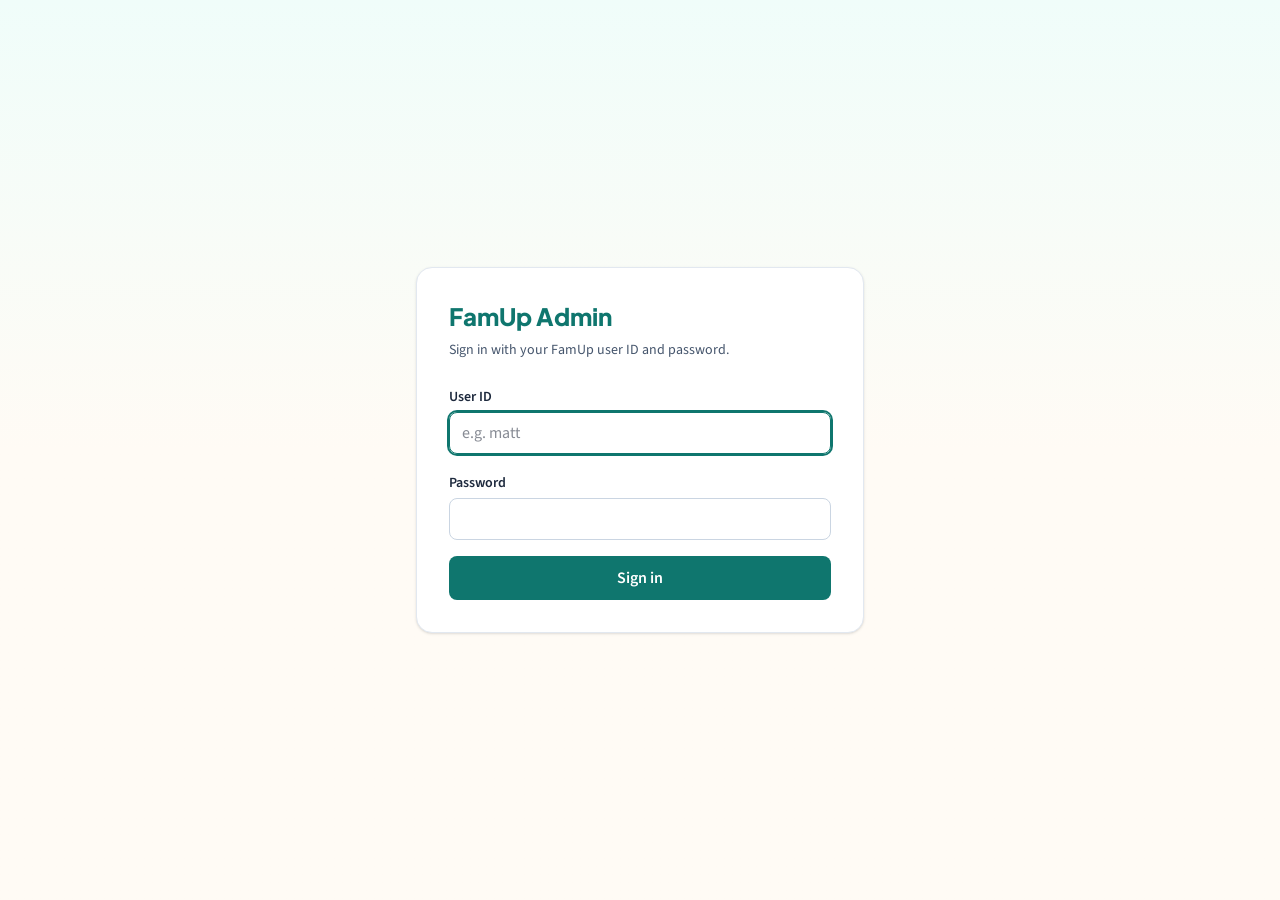
==== index.html @ 37f330a7 "Deploy FamUp admin to admin.famup.app" ====
<!doctype html>
<html lang="en">
  <head>
    <meta charset="UTF-8" />
    <meta name="viewport" content="width=device-width, initial-scale=1.0" />
    <meta name="description" content="FamUp admin console — members, redemptions, referrals." />
    <meta name="theme-color" content="#0F766E" />
    <title>FamUp Admin</title>
    <link rel="preconnect" href="https://fonts.googleapis.com" />
    <link rel="preconnect" href="https://fonts.gstatic.com" crossorigin />
    <link
      href="https://fonts.googleapis.com/css2?family=Plus+Jakarta+Sans:wght@600;700;800&family=Source+Sans+3:wght@400;500;600;700&display=swap"
      rel="stylesheet"
    />
    <script type="module" crossorigin src="/assets/index-Bh0qzDC0.js"></script>
    <link rel="stylesheet" crossorigin href="/assets/index-CaRkBdHE.css">
      <meta name="famup-admin-deploy" content="1795434169" />
  </head>
  <body>
    <div id="root"></div>
  </body>
</html>
---- assets/index-CaRkBdHE.css ----
/*! tailwindcss v4.3.2 | MIT License | https://tailwindcss.com */@layer properties{@supports (((-webkit-hyphens:none)) and (not (margin-trim:inline))) or ((-moz-orient:inline) and (not (color:rgb(from red r g b)))){*,:before,:after,::backdrop{--tw-space-y-reverse:0;--tw-border-style:solid;--tw-gradient-position:initial;--tw-gradient-from:#0000;--tw-gradient-via:#0000;--tw-gradient-to:#0000;--tw-gradient-stops:initial;--tw-gradient-via-stops:initial;--tw-gradient-from-position:0%;--tw-gradient-via-position:50%;--tw-gradient-to-position:100%;--tw-font-weight:initial;--tw-shadow:0 0 #0000;--tw-shadow-color:initial;--tw-shadow-alpha:100%;--tw-inset-shadow:0 0 #0000;--tw-inset-shadow-color:initial;--tw-inset-shadow-alpha:100%;--tw-ring-color:initial;--tw-ring-shadow:0 0 #0000;--tw-inset-ring-color:initial;--tw-inset-ring-shadow:0 0 #0000;--tw-ring-inset:initial;--tw-ring-offset-width:0px;--tw-ring-offset-color:#fff;--tw-ring-offset-shadow:0 0 #0000}}}@layer theme{:root,:host{--font-sans:"Source Sans 3", system-ui, sans-serif;--font-mono:ui-monospace, SFMono-Regular, Menlo, Monaco, Consolas, "Liberation Mono", "Courier New", monospace;--color-red-200:oklch(88.5% .062 18.334);--color-red-600:oklch(57.7% .245 27.325);--color-amber-200:oklch(92.4% .12 95.746);--color-slate-50:oklch(98.4% .003 247.858);--color-slate-100:oklch(96.8% .007 247.896);--color-slate-200:oklch(92.9% .013 255.508);--color-slate-300:oklch(86.9% .022 252.894);--color-slate-400:oklch(70.4% .04 256.788);--color-slate-500:oklch(55.4% .046 257.417);--color-slate-600:oklch(44.6% .043 257.281);--color-slate-700:oklch(37.2% .044 257.287);--color-slate-800:oklch(27.9% .041 260.031);--color-slate-900:oklch(20.8% .042 265.755);--color-white:#fff;--spacing:.25rem;--container-xs:20rem;--container-md:28rem;--container-7xl:80rem;--text-xs:.75rem;--text-xs--line-height:calc(1 / .75);--text-sm:.875rem;--text-sm--line-height:calc(1.25 / .875);--text-xl:1.25rem;--text-xl--line-height:calc(1.75 / 1.25);--text-2xl:1.5rem;--text-2xl--line-height:calc(2 / 1.5);--font-weight-medium:500;--font-weight-semibold:600;--font-weight-bold:700;--font-weight-extrabold:800;--radius-lg:.5rem;--radius-xl:.75rem;--radius-2xl:1rem;--default-font-family:var(--font-sans);--default-mono-font-family:var(--font-mono);--font-display:"Plus Jakarta Sans", "Source Sans 3", system-ui, sans-serif;--color-famup-teal:#0f766e;--color-famup-teal-dark:#115e59;--color-famup-cream:#fffbf5;--color-famup-mint:#f0fdfa;--color-famup-ink:#0f172a}}@layer base{*,:after,:before,::backdrop{box-sizing:border-box;border:0 solid;margin:0;padding:0}::file-selector-button{box-sizing:border-box;border:0 solid;margin:0;padding:0}html,:host{-webkit-text-size-adjust:100%;-moz-tab-size:4;tab-size:4;line-height:1.5;font-family:var(--default-font-family,ui-sans-serif, system-ui, sans-serif, "Apple Color Emoji", "Segoe UI Emoji", "Segoe UI Symbol", "Noto Color Emoji");font-feature-settings:var(--default-font-feature-settings,normal);font-variation-settings:var(--default-font-variation-settings,normal);-webkit-tap-highlight-color:transparent}hr{height:0;color:inherit;border-top-width:1px}abbr:where([title]){-webkit-text-decoration:underline dotted;text-decoration:underline dotted}h1,h2,h3,h4,h5,h6{font-size:inherit;font-weight:inherit}a{color:inherit;-webkit-text-decoration:inherit;text-decoration:inherit}b,strong{font-weight:bolder}code,kbd,samp,pre{font-family:var(--default-mono-font-family,ui-monospace, SFMono-Regular, Menlo, Monaco, Consolas, "Liberation Mono", "Courier New", monospace);font-feature-settings:var(--default-mono-font-feature-settings,normal);font-variation-settings:var(--default-mono-font-variation-settings,normal);font-size:1em}small{font-size:80%}sub,sup{vertical-align:baseline;font-size:75%;line-height:0;position:relative}sub{bottom:-.25em}sup{top:-.5em}table{text-indent:0;border-color:inherit;border-collapse:collapse}:-moz-focusring{outline:auto}progress{vertical-align:baseline}summary{display:list-item}ol,ul,menu{list-style:none}img,svg,video,canvas,audio,iframe,embed,object{vertical-align:middle;display:block}img,video{max-width:100%;height:auto}button,input,select,optgroup,textarea{font:inherit;font-feature-settings:inherit;font-variation-settings:inherit;letter-spacing:inherit;color:inherit;opacity:1;background-color:#0000;border-radius:0}::file-selector-button{font:inherit;font-feature-settings:inherit;font-variation-settings:inherit;letter-spacing:inherit;color:inherit;opacity:1;background-color:#0000;border-radius:0}:where(select:is([multiple],[size])) optgroup{font-weight:bolder}:where(select:is([multiple],[size])) optgroup option{padding-inline-start:20px}::file-selector-button{margin-inline-end:4px}::placeholder{opacity:1}@supports (not ((-webkit-appearance:-apple-pay-button))) or (contain-intrinsic-size:1px){::placeholder{color:currentColor}@supports (color:color-mix(in lab,red,red)){::placeholder{color:color-mix(in oklab,currentcolor 50%,transparent)}}}textarea{resize:vertical}::-webkit-search-decoration{-webkit-appearance:none}::-webkit-date-and-time-value{min-height:1lh;text-align:inherit}::-webkit-datetime-edit{display:inline-flex}::-webkit-datetime-edit-fields-wrapper{padding:0}::-webkit-datetime-edit{padding-block:0}::-webkit-datetime-edit-year-field{padding-block:0}::-webkit-datetime-edit-month-field{padding-block:0}::-webkit-datetime-edit-day-field{padding-block:0}::-webkit-datetime-edit-hour-field{padding-block:0}::-webkit-datetime-edit-minute-field{padding-block:0}::-webkit-datetime-edit-second-field{padding-block:0}::-webkit-datetime-edit-millisecond-field{padding-block:0}::-webkit-datetime-edit-meridiem-field{padding-block:0}::-webkit-calendar-picker-indicator{line-height:1}:-moz-ui-invalid{box-shadow:none}button,input:where([type=button],[type=reset],[type=submit]){-webkit-appearance:button;-moz-appearance:button;appearance:button}::file-selector-button{-webkit-appearance:button;-moz-appearance:button;appearance:button}::-webkit-inner-spin-button{height:auto}::-webkit-outer-spin-button{height:auto}[hidden]:where(:not([hidden=until-found])){display:none!important}}@layer components;@layer utilities{.mx-auto{margin-inline:auto}.mt-1{margin-top:var(--spacing)}.mt-2{margin-top:calc(var(--spacing) * 2)}.mt-3{margin-top:calc(var(--spacing) * 3)}.mt-4{margin-top:calc(var(--spacing) * 4)}.mt-6{margin-top:calc(var(--spacing) * 6)}.block{display:block}.flex{display:flex}.min-h-screen{min-height:100vh}.w-20{width:calc(var(--spacing) * 20)}.w-full{width:100%}.max-w-7xl{max-width:var(--container-7xl)}.max-w-md{max-width:var(--container-md)}.max-w-xs{max-width:var(--container-xs)}.min-w-\[100px\]{min-width:100px}.min-w-\[280px\]{min-width:280px}.min-w-full{min-width:100%}.flex-1{flex:1}.flex-col{flex-direction:column}.flex-wrap{flex-wrap:wrap}.items-center{align-items:center}.items-end{align-items:flex-end}.justify-between{justify-content:space-between}.justify-center{justify-content:center}.gap-1{gap:var(--spacing)}.gap-2{gap:calc(var(--spacing) * 2)}.gap-4{gap:calc(var(--spacing) * 4)}:where(.space-y-4>:not(:last-child)){--tw-space-y-reverse:0;margin-block-start:calc(calc(var(--spacing) * 4) * var(--tw-space-y-reverse));margin-block-end:calc(calc(var(--spacing) * 4) * calc(1 - var(--tw-space-y-reverse)))}.overflow-x-auto{overflow-x:auto}.rounded{border-radius:.25rem}.rounded-2xl{border-radius:var(--radius-2xl)}.rounded-lg{border-radius:var(--radius-lg)}.rounded-xl{border-radius:var(--radius-xl)}.border{border-style:var(--tw-border-style);border-width:1px}.border-b{border-bottom-style:var(--tw-border-style);border-bottom-width:1px}.border-amber-200{border-color:var(--color-amber-200)}.border-red-200{border-color:var(--color-red-200)}.border-slate-100{border-color:var(--color-slate-100)}.border-slate-200{border-color:var(--color-slate-200)}.border-slate-300{border-color:var(--color-slate-300)}.bg-famup-cream{background-color:var(--color-famup-cream)}.bg-famup-teal{background-color:var(--color-famup-teal)}.bg-slate-50{background-color:var(--color-slate-50)}.bg-slate-100{background-color:var(--color-slate-100)}.bg-slate-900{background-color:var(--color-slate-900)}.bg-white{background-color:var(--color-white)}.bg-gradient-to-b{--tw-gradient-position:to bottom in oklab;background-image:linear-gradient(var(--tw-gradient-stops))}.from-famup-mint{--tw-gradient-from:var(--color-famup-mint);--tw-gradient-stops:var(--tw-gradient-via-stops,var(--tw-gradient-position), var(--tw-gradient-from) var(--tw-gradient-from-position), var(--tw-gradient-to) var(--tw-gradient-to-position))}.via-famup-cream{--tw-gradient-via:var(--color-famup-cream);--tw-gradient-via-stops:var(--tw-gradient-position), var(--tw-gradient-from) var(--tw-gradient-from-position), var(--tw-gradient-via) var(--tw-gradient-via-position), var(--tw-gradient-to) var(--tw-gradient-to-position);--tw-gradient-stops:var(--tw-gradient-via-stops)}.to-famup-cream{--tw-gradient-to:var(--color-famup-cream);--tw-gradient-stops:var(--tw-gradient-via-stops,var(--tw-gradient-position), var(--tw-gradient-from) var(--tw-gradient-from-position), var(--tw-gradient-to) var(--tw-gradient-to-position))}.p-3{padding:calc(var(--spacing) * 3)}.p-4{padding:calc(var(--spacing) * 4)}.p-6{padding:calc(var(--spacing) * 6)}.p-8{padding:calc(var(--spacing) * 8)}.px-1{padding-inline:var(--spacing)}.px-2{padding-inline:calc(var(--spacing) * 2)}.px-3{padding-inline:calc(var(--spacing) * 3)}.px-4{padding-inline:calc(var(--spacing) * 4)}.py-1{padding-block:var(--spacing)}.py-2{padding-block:calc(var(--spacing) * 2)}.py-2\.5{padding-block:calc(var(--spacing) * 2.5)}.py-3{padding-block:calc(var(--spacing) * 3)}.py-4{padding-block:calc(var(--spacing) * 4)}.py-6{padding-block:calc(var(--spacing) * 6)}.text-center{text-align:center}.text-left{text-align:left}.align-top{vertical-align:top}.font-display{font-family:var(--font-display)}.font-mono{font-family:var(--font-mono)}.text-2xl{font-size:var(--text-2xl);line-height:var(--tw-leading,var(--text-2xl--line-height))}.text-sm{font-size:var(--text-sm);line-height:var(--tw-leading,var(--text-sm--line-height))}.text-xl{font-size:var(--text-xl);line-height:var(--tw-leading,var(--text-xl--line-height))}.text-xs{font-size:var(--text-xs);line-height:var(--tw-leading,var(--text-xs--line-height))}.font-bold{--tw-font-weight:var(--font-weight-bold);font-weight:var(--font-weight-bold)}.font-extrabold{--tw-font-weight:var(--font-weight-extrabold);font-weight:var(--font-weight-extrabold)}.font-medium{--tw-font-weight:var(--font-weight-medium);font-weight:var(--font-weight-medium)}.font-semibold{--tw-font-weight:var(--font-weight-semibold);font-weight:var(--font-weight-semibold)}.text-famup-teal{color:var(--color-famup-teal)}.text-red-600{color:var(--color-red-600)}.text-slate-100{color:var(--color-slate-100)}.text-slate-400{color:var(--color-slate-400)}.text-slate-500{color:var(--color-slate-500)}.text-slate-600{color:var(--color-slate-600)}.text-slate-700{color:var(--color-slate-700)}.text-slate-800{color:var(--color-slate-800)}.text-slate-900{color:var(--color-slate-900)}.text-white{color:var(--color-white)}.capitalize{text-transform:capitalize}.uppercase{text-transform:uppercase}.shadow-sm{--tw-shadow:0 1px 3px 0 var(--tw-shadow-color,#0000001a), 0 1px 2px -1px var(--tw-shadow-color,#0000001a);box-shadow:var(--tw-inset-shadow),var(--tw-inset-ring-shadow),var(--tw-ring-offset-shadow),var(--tw-ring-shadow),var(--tw-shadow)}@media(hover:hover){.hover\:bg-slate-50:hover{background-color:var(--color-slate-50)}.hover\:bg-slate-100:hover{background-color:var(--color-slate-100)}}.focus\:border-famup-teal:focus{border-color:var(--color-famup-teal)}.focus\:ring-2:focus{--tw-ring-shadow:var(--tw-ring-inset,) 0 0 0 calc(2px + var(--tw-ring-offset-width)) var(--tw-ring-color,currentcolor);box-shadow:var(--tw-inset-shadow),var(--tw-inset-ring-shadow),var(--tw-ring-offset-shadow),var(--tw-ring-shadow),var(--tw-shadow)}.focus\:ring-famup-teal:focus{--tw-ring-color:var(--color-famup-teal)}.focus\:outline-none:focus{--tw-outline-style:none;outline-style:none}.disabled\:opacity-50:disabled{opacity:.5}@media(min-width:40rem){.sm\:px-6{padding-inline:calc(var(--spacing) * 6)}}}html,body,#root{min-height:100vh}body{min-height:100vh;font-family:var(--font-sans);background:var(--color-famup-cream);color:var(--color-famup-ink);margin:0;font-size:1rem;line-height:1.5}.font-display{font-family:var(--font-display)}.btn-famup{background-color:var(--color-famup-teal);color:#fff}.btn-famup:hover{background-color:var(--color-famup-teal-dark)}.link-famup{color:var(--color-famup-teal)}.link-famup:hover{color:var(--color-famup-teal-dark)}@property --tw-space-y-reverse{syntax:"*";inherits:false;initial-value:0}@property --tw-border-style{syntax:"*";inherits:false;initial-value:solid}@property --tw-gradient-position{syntax:"*";inherits:false}@property --tw-gradient-from{syntax:"<color>";inherits:false;initial-value:#0000}@property --tw-gradient-via{syntax:"<color>";inherits:false;initial-value:#0000}@property --tw-gradient-to{syntax:"<color>";inherits:false;initial-value:#0000}@property --tw-gradient-stops{syntax:"*";inherits:false}@property --tw-gradient-via-stops{syntax:"*";inherits:false}@property --tw-gradient-from-position{syntax:"<length-percentage>";inherits:false;initial-value:0%}@property --tw-gradient-via-position{syntax:"<length-percentage>";inherits:false;initial-value:50%}@property --tw-gradient-to-position{syntax:"<length-percentage>";inherits:false;initial-value:100%}@property --tw-font-weight{syntax:"*";inherits:false}@property --tw-shadow{syntax:"*";inherits:false;initial-value:0 0 #0000}@property --tw-shadow-color{syntax:"*";inherits:false}@property --tw-shadow-alpha{syntax:"<percentage>";inherits:false;initial-value:100%}@property --tw-inset-shadow{syntax:"*";inherits:false;initial-value:0 0 #0000}@property --tw-inset-shadow-color{syntax:"*";inherits:false}@property --tw-inset-shadow-alpha{syntax:"<percentage>";inherits:false;initial-value:100%}@property --tw-ring-color{syntax:"*";inherits:false}@property --tw-ring-shadow{syntax:"*";inherits:false;initial-value:0 0 #0000}@property --tw-inset-ring-color{syntax:"*";inherits:false}@property --tw-inset-ring-shadow{syntax:"*";inherits:false;initial-value:0 0 #0000}@property --tw-ring-inset{syntax:"*";inherits:false}@property --tw-ring-offset-width{syntax:"<length>";inherits:false;initial-value:0}@property --tw-ring-offset-color{syntax:"*";inherits:false;initial-value:#fff}@property --tw-ring-offset-shadow{syntax:"*";inherits:false;initial-value:0 0 #0000}
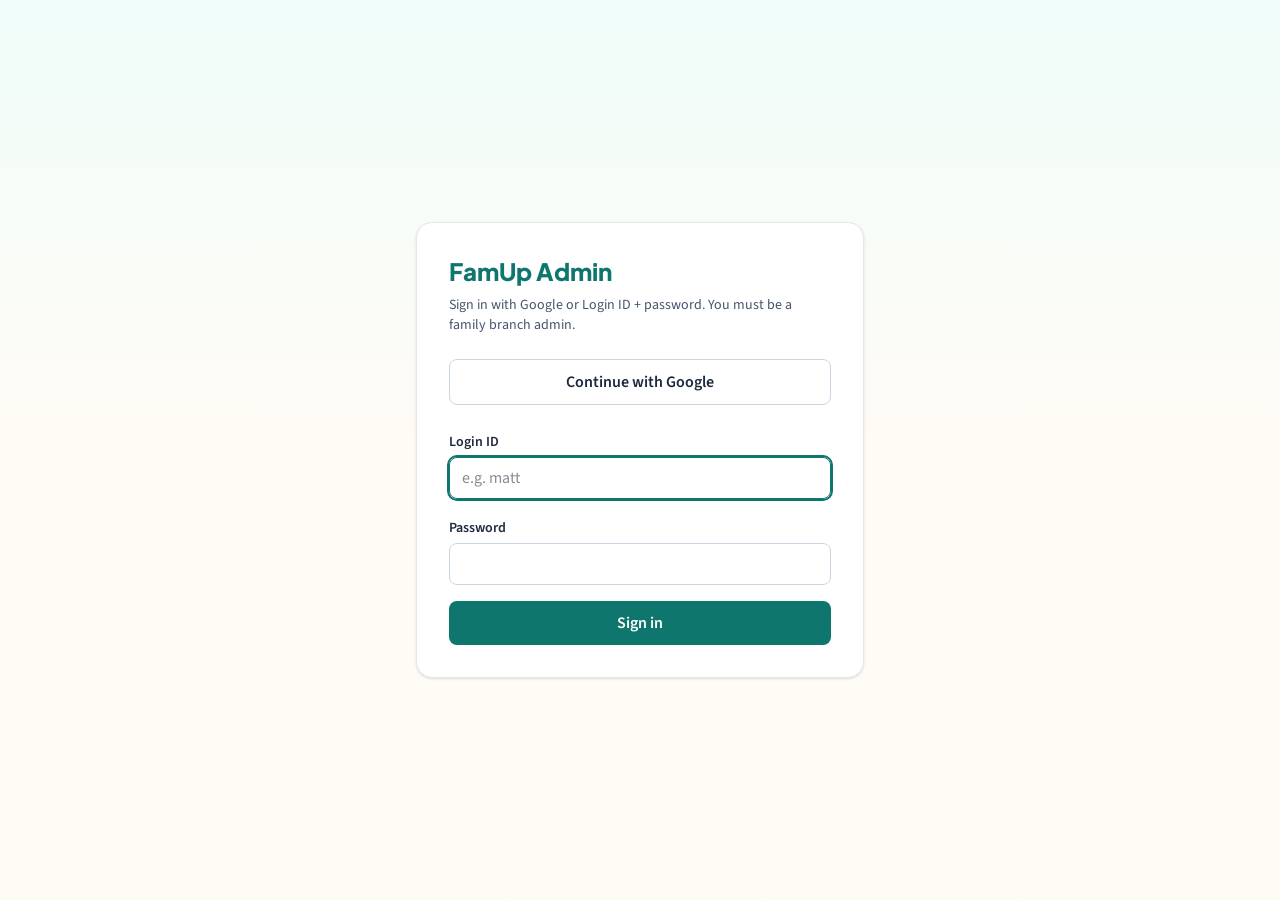
==== commit d730e907: "Deploy FamUp admin to admin.famup.app" ====
--- a/index.html
+++ b/index.html
@@ -12,9 +12,9 @@
       href="https://fonts.googleapis.com/css2?family=Plus+Jakarta+Sans:wght@600;700;800&family=Source+Sans+3:wght@400;500;600;700&display=swap"
       rel="stylesheet"
     />
-    <script type="module" crossorigin src="/assets/index-Bh0qzDC0.js"></script>
-    <link rel="stylesheet" crossorigin href="/assets/index-CaRkBdHE.css">
-      <meta name="famup-admin-deploy" content="1795434169" />
+    <script type="module" crossorigin src="/assets/index-DmxZWvCp.js"></script>
+    <link rel="stylesheet" crossorigin href="/assets/index-lhSkgsQ8.css">
+      <meta name="famup-admin-deploy" content="1795509754" />
   </head>
   <body>
     <div id="root"></div>
--- a/assets/index-lhSkgsQ8.css
+++ b/assets/index-lhSkgsQ8.css
@@ -0,0 +1 @@
+/*! tailwindcss v4.3.2 | MIT License | https://tailwindcss.com */@layer properties{@supports (((-webkit-hyphens:none)) and (not (margin-trim:inline))) or ((-moz-orient:inline) and (not (color:rgb(from red r g b)))){*,:before,:after,::backdrop{--tw-space-y-reverse:0;--tw-border-style:solid;--tw-gradient-position:initial;--tw-gradient-from:#0000;--tw-gradient-via:#0000;--tw-gradient-to:#0000;--tw-gradient-stops:initial;--tw-gradient-via-stops:initial;--tw-gradient-from-position:0%;--tw-gradient-via-position:50%;--tw-gradient-to-position:100%;--tw-font-weight:initial;--tw-shadow:0 0 #0000;--tw-shadow-color:initial;--tw-shadow-alpha:100%;--tw-inset-shadow:0 0 #0000;--tw-inset-shadow-color:initial;--tw-inset-shadow-alpha:100%;--tw-ring-color:initial;--tw-ring-shadow:0 0 #0000;--tw-inset-ring-color:initial;--tw-inset-ring-shadow:0 0 #0000;--tw-ring-inset:initial;--tw-ring-offset-width:0px;--tw-ring-offset-color:#fff;--tw-ring-offset-shadow:0 0 #0000}}}@layer theme{:root,:host{--font-sans:"Source Sans 3", system-ui, sans-serif;--font-mono:ui-monospace, SFMono-Regular, Menlo, Monaco, Consolas, "Liberation Mono", "Courier New", monospace;--color-red-200:oklch(88.5% .062 18.334);--color-red-600:oklch(57.7% .245 27.325);--color-amber-200:oklch(92.4% .12 95.746);--color-amber-900:oklch(41.4% .112 45.904);--color-slate-50:oklch(98.4% .003 247.858);--color-slate-100:oklch(96.8% .007 247.896);--color-slate-200:oklch(92.9% .013 255.508);--color-slate-300:oklch(86.9% .022 252.894);--color-slate-400:oklch(70.4% .04 256.788);--color-slate-500:oklch(55.4% .046 257.417);--color-slate-600:oklch(44.6% .043 257.281);--color-slate-700:oklch(37.2% .044 257.287);--color-slate-800:oklch(27.9% .041 260.031);--color-slate-900:oklch(20.8% .042 265.755);--color-white:#fff;--spacing:.25rem;--container-xs:20rem;--container-md:28rem;--container-7xl:80rem;--text-xs:.75rem;--text-xs--line-height:calc(1 / .75);--text-sm:.875rem;--text-sm--line-height:calc(1.25 / .875);--text-lg:1.125rem;--text-lg--line-height:calc(1.75 / 1.125);--text-xl:1.25rem;--text-xl--line-height:calc(1.75 / 1.25);--text-2xl:1.5rem;--text-2xl--line-height:calc(2 / 1.5);--font-weight-medium:500;--font-weight-semibold:600;--font-weight-bold:700;--font-weight-extrabold:800;--radius-lg:.5rem;--radius-xl:.75rem;--radius-2xl:1rem;--default-font-family:var(--font-sans);--default-mono-font-family:var(--font-mono);--font-display:"Plus Jakarta Sans", "Source Sans 3", system-ui, sans-serif;--color-famup-teal:#0f766e;--color-famup-teal-dark:#115e59;--color-famup-cream:#fffbf5;--color-famup-mint:#f0fdfa;--color-famup-ink:#0f172a}}@layer base{*,:after,:before,::backdrop{box-sizing:border-box;border:0 solid;margin:0;padding:0}::file-selector-button{box-sizing:border-box;border:0 solid;margin:0;padding:0}html,:host{-webkit-text-size-adjust:100%;-moz-tab-size:4;tab-size:4;line-height:1.5;font-family:var(--default-font-family,ui-sans-serif, system-ui, sans-serif, "Apple Color Emoji", "Segoe UI Emoji", "Segoe UI Symbol", "Noto Color Emoji");font-feature-settings:var(--default-font-feature-settings,normal);font-variation-settings:var(--default-font-variation-settings,normal);-webkit-tap-highlight-color:transparent}hr{height:0;color:inherit;border-top-width:1px}abbr:where([title]){-webkit-text-decoration:underline dotted;text-decoration:underline dotted}h1,h2,h3,h4,h5,h6{font-size:inherit;font-weight:inherit}a{color:inherit;-webkit-text-decoration:inherit;text-decoration:inherit}b,strong{font-weight:bolder}code,kbd,samp,pre{font-family:var(--default-mono-font-family,ui-monospace, SFMono-Regular, Menlo, Monaco, Consolas, "Liberation Mono", "Courier New", monospace);font-feature-settings:var(--default-mono-font-feature-settings,normal);font-variation-settings:var(--default-mono-font-variation-settings,normal);font-size:1em}small{font-size:80%}sub,sup{vertical-align:baseline;font-size:75%;line-height:0;position:relative}sub{bottom:-.25em}sup{top:-.5em}table{text-indent:0;border-color:inherit;border-collapse:collapse}:-moz-focusring{outline:auto}progress{vertical-align:baseline}summary{display:list-item}ol,ul,menu{list-style:none}img,svg,video,canvas,audio,iframe,embed,object{vertical-align:middle;display:block}img,video{max-width:100%;height:auto}button,input,select,optgroup,textarea{font:inherit;font-feature-settings:inherit;font-variation-settings:inherit;letter-spacing:inherit;color:inherit;opacity:1;background-color:#0000;border-radius:0}::file-selector-button{font:inherit;font-feature-settings:inherit;font-variation-settings:inherit;letter-spacing:inherit;color:inherit;opacity:1;background-color:#0000;border-radius:0}:where(select:is([multiple],[size])) optgroup{font-weight:bolder}:where(select:is([multiple],[size])) optgroup option{padding-inline-start:20px}::file-selector-button{margin-inline-end:4px}::placeholder{opacity:1}@supports (not ((-webkit-appearance:-apple-pay-button))) or (contain-intrinsic-size:1px){::placeholder{color:currentColor}@supports (color:color-mix(in lab,red,red)){::placeholder{color:color-mix(in oklab,currentcolor 50%,transparent)}}}textarea{resize:vertical}::-webkit-search-decoration{-webkit-appearance:none}::-webkit-date-and-time-value{min-height:1lh;text-align:inherit}::-webkit-datetime-edit{display:inline-flex}::-webkit-datetime-edit-fields-wrapper{padding:0}::-webkit-datetime-edit{padding-block:0}::-webkit-datetime-edit-year-field{padding-block:0}::-webkit-datetime-edit-month-field{padding-block:0}::-webkit-datetime-edit-day-field{padding-block:0}::-webkit-datetime-edit-hour-field{padding-block:0}::-webkit-datetime-edit-minute-field{padding-block:0}::-webkit-datetime-edit-second-field{padding-block:0}::-webkit-datetime-edit-millisecond-field{padding-block:0}::-webkit-datetime-edit-meridiem-field{padding-block:0}::-webkit-calendar-picker-indicator{line-height:1}:-moz-ui-invalid{box-shadow:none}button,input:where([type=button],[type=reset],[type=submit]){-webkit-appearance:button;-moz-appearance:button;appearance:button}::file-selector-button{-webkit-appearance:button;-moz-appearance:button;appearance:button}::-webkit-inner-spin-button{height:auto}::-webkit-outer-spin-button{height:auto}[hidden]:where(:not([hidden=until-found])){display:none!important}}@layer components;@layer utilities{.mx-auto{margin-inline:auto}.mt-1{margin-top:var(--spacing)}.mt-2{margin-top:calc(var(--spacing) * 2)}.mt-3{margin-top:calc(var(--spacing) * 3)}.mt-4{margin-top:calc(var(--spacing) * 4)}.mt-6{margin-top:calc(var(--spacing) * 6)}.block{display:block}.flex{display:flex}.min-h-screen{min-height:100vh}.w-20{width:calc(var(--spacing) * 20)}.w-full{width:100%}.max-w-7xl{max-width:var(--container-7xl)}.max-w-md{max-width:var(--container-md)}.max-w-xs{max-width:var(--container-xs)}.min-w-\[100px\]{min-width:100px}.min-w-\[280px\]{min-width:280px}.min-w-full{min-width:100%}.flex-1{flex:1}.flex-col{flex-direction:column}.flex-wrap{flex-wrap:wrap}.items-center{align-items:center}.items-end{align-items:flex-end}.justify-between{justify-content:space-between}.justify-center{justify-content:center}.gap-1{gap:var(--spacing)}.gap-2{gap:calc(var(--spacing) * 2)}.gap-4{gap:calc(var(--spacing) * 4)}:where(.space-y-4>:not(:last-child)){--tw-space-y-reverse:0;margin-block-start:calc(calc(var(--spacing) * 4) * var(--tw-space-y-reverse));margin-block-end:calc(calc(var(--spacing) * 4) * calc(1 - var(--tw-space-y-reverse)))}.overflow-x-auto{overflow-x:auto}.rounded{border-radius:.25rem}.rounded-2xl{border-radius:var(--radius-2xl)}.rounded-lg{border-radius:var(--radius-lg)}.rounded-xl{border-radius:var(--radius-xl)}.border{border-style:var(--tw-border-style);border-width:1px}.border-b{border-bottom-style:var(--tw-border-style);border-bottom-width:1px}.border-amber-200{border-color:var(--color-amber-200)}.border-red-200{border-color:var(--color-red-200)}.border-slate-100{border-color:var(--color-slate-100)}.border-slate-200{border-color:var(--color-slate-200)}.border-slate-300{border-color:var(--color-slate-300)}.bg-famup-cream{background-color:var(--color-famup-cream)}.bg-famup-teal{background-color:var(--color-famup-teal)}.bg-slate-50{background-color:var(--color-slate-50)}.bg-slate-100{background-color:var(--color-slate-100)}.bg-slate-900{background-color:var(--color-slate-900)}.bg-white{background-color:var(--color-white)}.bg-gradient-to-b{--tw-gradient-position:to bottom in oklab;background-image:linear-gradient(var(--tw-gradient-stops))}.from-famup-mint{--tw-gradient-from:var(--color-famup-mint);--tw-gradient-stops:var(--tw-gradient-via-stops,var(--tw-gradient-position), var(--tw-gradient-from) var(--tw-gradient-from-position), var(--tw-gradient-to) var(--tw-gradient-to-position))}.via-famup-cream{--tw-gradient-via:var(--color-famup-cream);--tw-gradient-via-stops:var(--tw-gradient-position), var(--tw-gradient-from) var(--tw-gradient-from-position), var(--tw-gradient-via) var(--tw-gradient-via-position), var(--tw-gradient-to) var(--tw-gradient-to-position);--tw-gradient-stops:var(--tw-gradient-via-stops)}.to-famup-cream{--tw-gradient-to:var(--color-famup-cream);--tw-gradient-stops:var(--tw-gradient-via-stops,var(--tw-gradient-position), var(--tw-gradient-from) var(--tw-gradient-from-position), var(--tw-gradient-to) var(--tw-gradient-to-position))}.p-3{padding:calc(var(--spacing) * 3)}.p-4{padding:calc(var(--spacing) * 4)}.p-6{padding:calc(var(--spacing) * 6)}.p-8{padding:calc(var(--spacing) * 8)}.px-1{padding-inline:var(--spacing)}.px-2{padding-inline:calc(var(--spacing) * 2)}.px-3{padding-inline:calc(var(--spacing) * 3)}.px-4{padding-inline:calc(var(--spacing) * 4)}.py-1{padding-block:var(--spacing)}.py-2{padding-block:calc(var(--spacing) * 2)}.py-2\.5{padding-block:calc(var(--spacing) * 2.5)}.py-3{padding-block:calc(var(--spacing) * 3)}.py-4{padding-block:calc(var(--spacing) * 4)}.py-6{padding-block:calc(var(--spacing) * 6)}.text-center{text-align:center}.text-left{text-align:left}.align-top{vertical-align:top}.font-display{font-family:var(--font-display)}.font-mono{font-family:var(--font-mono)}.text-2xl{font-size:var(--text-2xl);line-height:var(--tw-leading,var(--text-2xl--line-height))}.text-lg{font-size:var(--text-lg);line-height:var(--tw-leading,var(--text-lg--line-height))}.text-sm{font-size:var(--text-sm);line-height:var(--tw-leading,var(--text-sm--line-height))}.text-xl{font-size:var(--text-xl);line-height:var(--tw-leading,var(--text-xl--line-height))}.text-xs{font-size:var(--text-xs);line-height:var(--tw-leading,var(--text-xs--line-height))}.font-bold{--tw-font-weight:var(--font-weight-bold);font-weight:var(--font-weight-bold)}.font-extrabold{--tw-font-weight:var(--font-weight-extrabold);font-weight:var(--font-weight-extrabold)}.font-medium{--tw-font-weight:var(--font-weight-medium);font-weight:var(--font-weight-medium)}.font-semibold{--tw-font-weight:var(--font-weight-semibold);font-weight:var(--font-weight-semibold)}.text-amber-900{color:var(--color-amber-900)}.text-famup-teal{color:var(--color-famup-teal)}.text-red-600{color:var(--color-red-600)}.text-slate-100{color:var(--color-slate-100)}.text-slate-400{color:var(--color-slate-400)}.text-slate-500{color:var(--color-slate-500)}.text-slate-600{color:var(--color-slate-600)}.text-slate-700{color:var(--color-slate-700)}.text-slate-800{color:var(--color-slate-800)}.text-slate-900{color:var(--color-slate-900)}.text-white{color:var(--color-white)}.capitalize{text-transform:capitalize}.uppercase{text-transform:uppercase}.underline{text-decoration-line:underline}.shadow-sm{--tw-shadow:0 1px 3px 0 var(--tw-shadow-color,#0000001a), 0 1px 2px -1px var(--tw-shadow-color,#0000001a);box-shadow:var(--tw-inset-shadow),var(--tw-inset-ring-shadow),var(--tw-ring-offset-shadow),var(--tw-ring-shadow),var(--tw-shadow)}@media(hover:hover){.hover\:bg-slate-50:hover{background-color:var(--color-slate-50)}.hover\:bg-slate-100:hover{background-color:var(--color-slate-100)}}.focus\:border-famup-teal:focus{border-color:var(--color-famup-teal)}.focus\:ring-2:focus{--tw-ring-shadow:var(--tw-ring-inset,) 0 0 0 calc(2px + var(--tw-ring-offset-width)) var(--tw-ring-color,currentcolor);box-shadow:var(--tw-inset-shadow),var(--tw-inset-ring-shadow),var(--tw-ring-offset-shadow),var(--tw-ring-shadow),var(--tw-shadow)}.focus\:ring-famup-teal:focus{--tw-ring-color:var(--color-famup-teal)}.focus\:outline-none:focus{--tw-outline-style:none;outline-style:none}.disabled\:opacity-50:disabled{opacity:.5}@media(min-width:40rem){.sm\:px-6{padding-inline:calc(var(--spacing) * 6)}}}html,body,#root{min-height:100vh}body{min-height:100vh;font-family:var(--font-sans);background:var(--color-famup-cream);color:var(--color-famup-ink);margin:0;font-size:1rem;line-height:1.5}.font-display{font-family:var(--font-display)}.btn-famup{background-color:var(--color-famup-teal);color:#fff}.btn-famup:hover{background-color:var(--color-famup-teal-dark)}.link-famup{color:var(--color-famup-teal)}.link-famup:hover{color:var(--color-famup-teal-dark)}@property --tw-space-y-reverse{syntax:"*";inherits:false;initial-value:0}@property --tw-border-style{syntax:"*";inherits:false;initial-value:solid}@property --tw-gradient-position{syntax:"*";inherits:false}@property --tw-gradient-from{syntax:"<color>";inherits:false;initial-value:#0000}@property --tw-gradient-via{syntax:"<color>";inherits:false;initial-value:#0000}@property --tw-gradient-to{syntax:"<color>";inherits:false;initial-value:#0000}@property --tw-gradient-stops{syntax:"*";inherits:false}@property --tw-gradient-via-stops{syntax:"*";inherits:false}@property --tw-gradient-from-position{syntax:"<length-percentage>";inherits:false;initial-value:0%}@property --tw-gradient-via-position{syntax:"<length-percentage>";inherits:false;initial-value:50%}@property --tw-gradient-to-position{syntax:"<length-percentage>";inherits:false;initial-value:100%}@property --tw-font-weight{syntax:"*";inherits:false}@property --tw-shadow{syntax:"*";inherits:false;initial-value:0 0 #0000}@property --tw-shadow-color{syntax:"*";inherits:false}@property --tw-shadow-alpha{syntax:"<percentage>";inherits:false;initial-value:100%}@property --tw-inset-shadow{syntax:"*";inherits:false;initial-value:0 0 #0000}@property --tw-inset-shadow-color{syntax:"*";inherits:false}@property --tw-inset-shadow-alpha{syntax:"<percentage>";inherits:false;initial-value:100%}@property --tw-ring-color{syntax:"*";inherits:false}@property --tw-ring-shadow{syntax:"*";inherits:false;initial-value:0 0 #0000}@property --tw-inset-ring-color{syntax:"*";inherits:false}@property --tw-inset-ring-shadow{syntax:"*";inherits:false;initial-value:0 0 #0000}@property --tw-ring-inset{syntax:"*";inherits:false}@property --tw-ring-offset-width{syntax:"<length>";inherits:false;initial-value:0}@property --tw-ring-offset-color{syntax:"*";inherits:false;initial-value:#fff}@property --tw-ring-offset-shadow{syntax:"*";inherits:false;initial-value:0 0 #0000}
